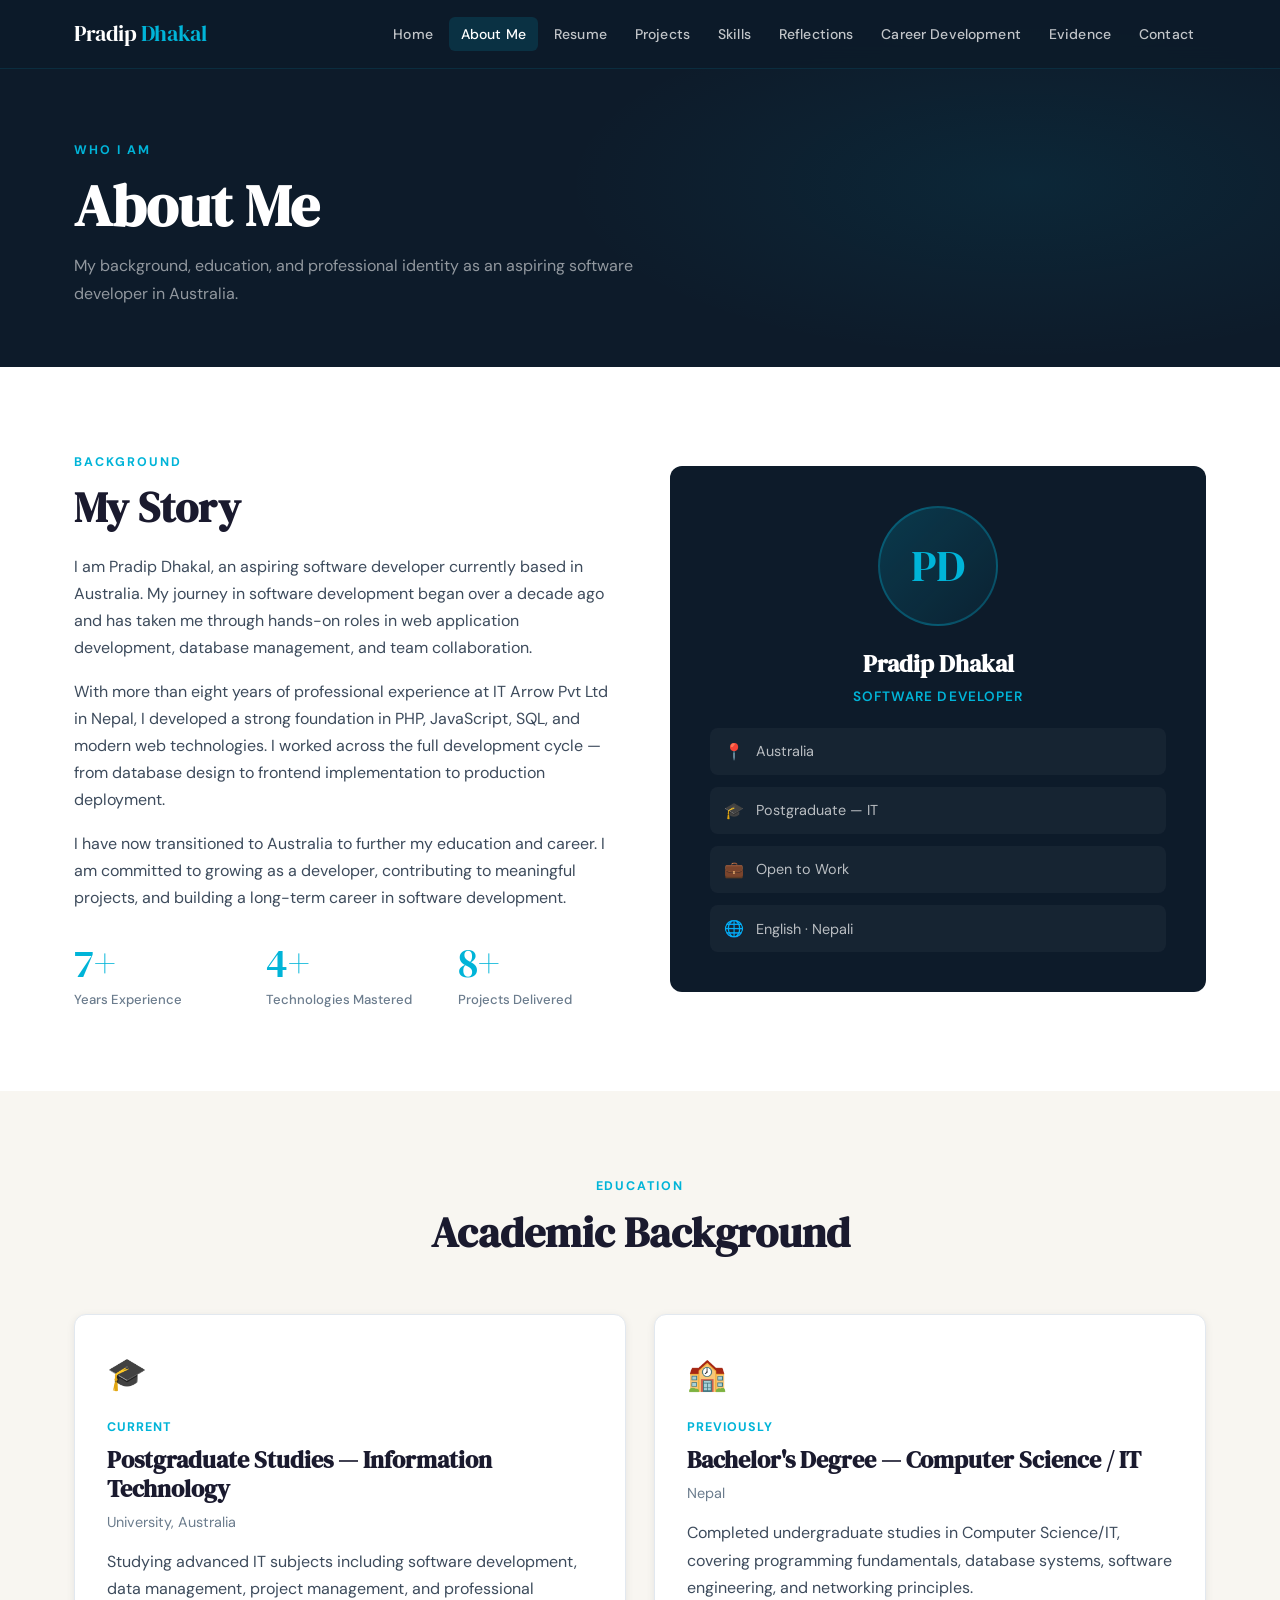
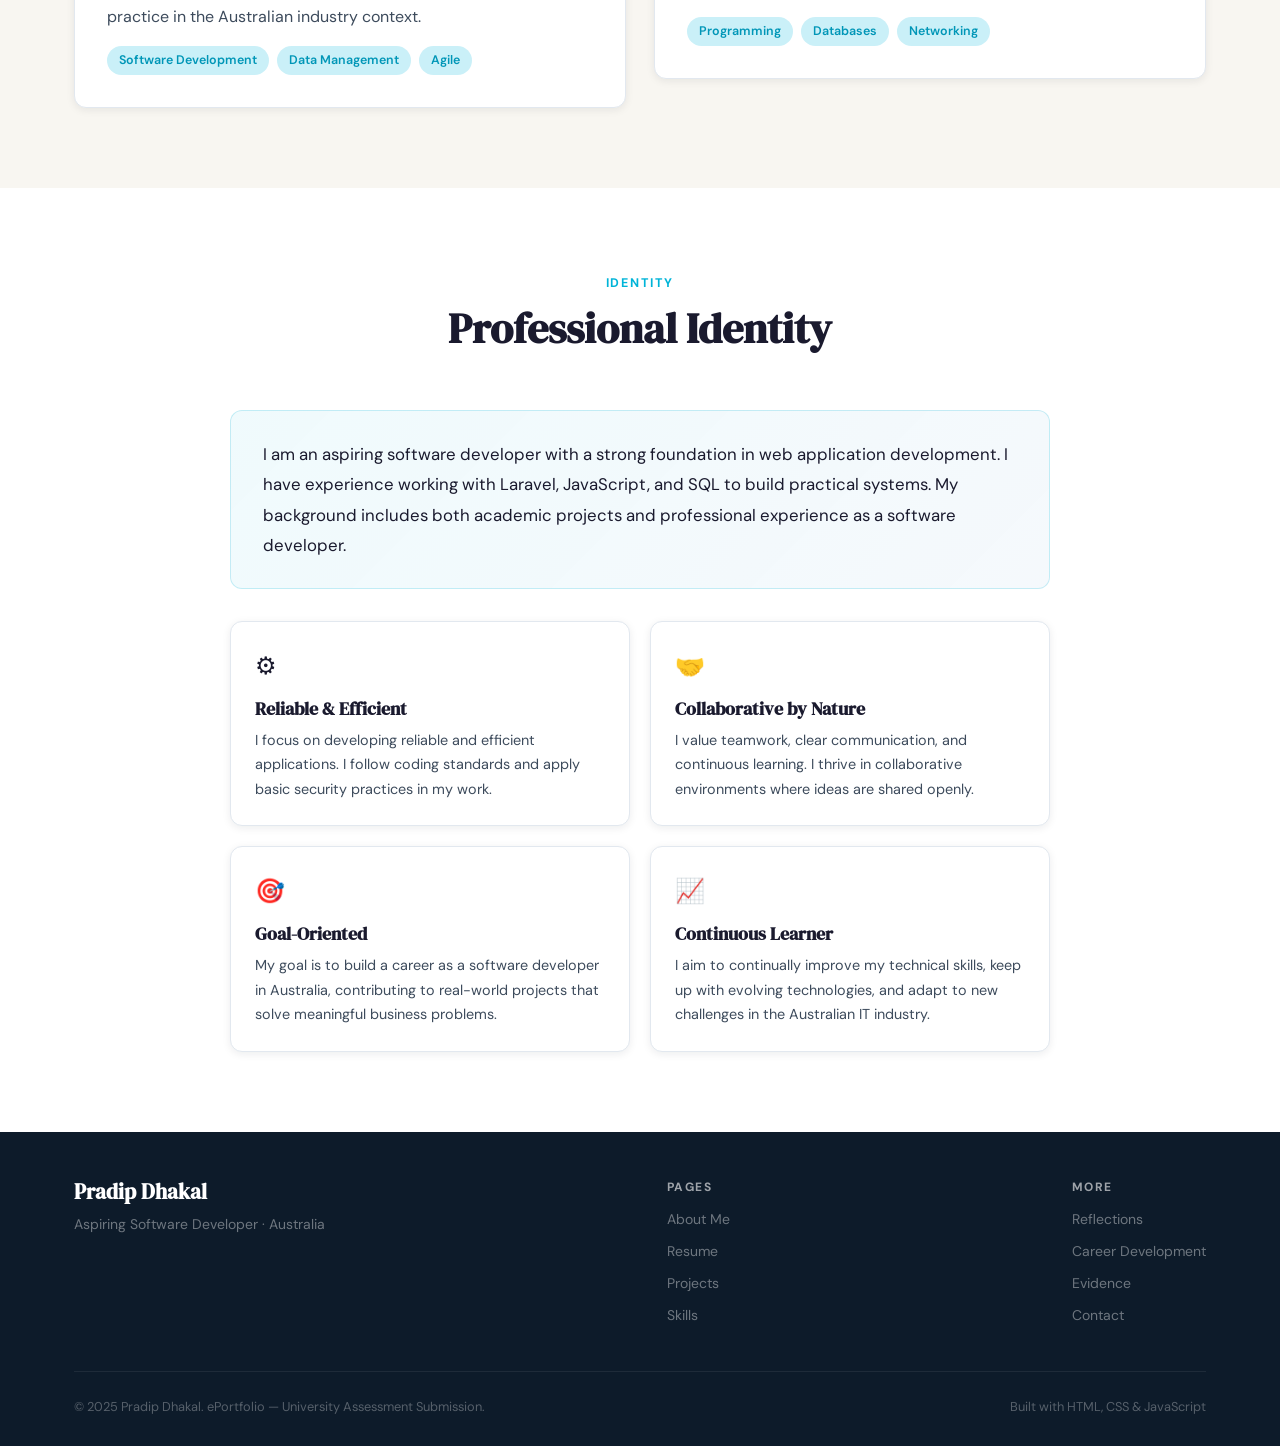
==== about.html @ 99e29441 "all add need som update" ====
<!DOCTYPE html>
<html lang="en">
<head>
  <meta charset="UTF-8" />
  <meta name="viewport" content="width=device-width, initial-scale=1.0" />
  <title>About Me — Pradip Dhakal</title>
  <link rel="stylesheet" href="style.css" />
</head>
<body>

<nav class="navbar">
  <div class="container">
    <a href="index.html" class="nav-brand">Pradip <span>Dhakal</span></a>
    <ul class="nav-links">
      <li><a href="index.html">Home</a></li>
      <li><a href="about.html">About Me</a></li>
      <li><a href="resume.html">Resume</a></li>
      <li><a href="projects.html">Projects</a></li>
      <li><a href="skills.html">Skills</a></li>
      <li><a href="reflections.html">Reflections</a></li>
      <li><a href="career.html">Career Development</a></li>
      <li><a href="evidence.html">Evidence</a></li>
      <li><a href="contact.html">Contact</a></li>
    </ul>
    <button class="nav-toggle" aria-label="Toggle menu">
      <span></span><span></span><span></span>
    </button>
  </div>
</nav>

<!-- PAGE HERO -->
<div class="page-hero">
  <div class="container">
    <div class="page-hero-content">
      <span class="section-label">Who I Am</span>
      <h1>About Me</h1>
      <p>My background, education, and professional identity as an aspiring software developer in Australia.</p>
    </div>
  </div>
</div>

<!-- INTRO -->
<section class="section" style="background:var(--white);">
  <div class="container">
    <div class="grid-2" style="align-items:center;gap:60px;">
      <div class="fade-in-up">
        <span class="section-label">Background</span>
        <h2 style="margin-bottom:20px;">My Story</h2>
        <p>
          I am Pradip Dhakal, an aspiring software developer currently based in Australia. My journey in software development began over a decade ago and has taken me through hands-on roles in web application development, database management, and team collaboration.
        </p>
        <p>
          With more than eight years of professional experience at IT Arrow Pvt Ltd in Nepal, I developed a strong foundation in PHP, JavaScript, SQL, and modern web technologies. I worked across the full development cycle — from database design to frontend implementation to production deployment.
        </p>
        <p>
          I have now transitioned to Australia to further my education and career. I am committed to growing as a developer, contributing to meaningful projects, and building a long-term career in software development.
        </p>
        <div class="stats-row" style="margin-top:32px;">
          <div class="stat">
            <div class="stat-number" data-target="8" data-suffix="+">0+</div>
            <div class="stat-label">Years Experience</div>
          </div>
          <div class="stat">
            <div class="stat-number" data-target="5" data-suffix="+">0+</div>
            <div class="stat-label">Technologies Mastered</div>
          </div>
          <div class="stat">
            <div class="stat-number" data-target="10" data-suffix="+">0+</div>
            <div class="stat-label">Projects Delivered</div>
          </div>
        </div>
      </div>
      <div class="fade-in-up">
        <div style="background:var(--navy);border-radius:var(--radius);padding:40px;text-align:center;">
          <div style="width:120px;height:120px;border-radius:50%;background:linear-gradient(135deg,rgba(0,180,216,0.2),rgba(0,180,216,0.05));border:2px solid rgba(0,180,216,0.3);display:flex;align-items:center;justify-content:center;font-family:var(--font-display);font-size:2.8rem;color:var(--teal);margin:0 auto 24px;">PD</div>
          <h3 style="color:var(--white);margin-bottom:6px;">Pradip Dhakal</h3>
          <p style="color:var(--teal);font-size:0.85rem;font-weight:600;letter-spacing:0.08em;text-transform:uppercase;margin-bottom:20px;">Software Developer</p>
          <div style="display:flex;flex-direction:column;gap:12px;text-align:left;">
            <div style="display:flex;align-items:center;gap:12px;padding:10px 14px;background:rgba(255,255,255,0.04);border-radius:8px;">
              <span>📍</span>
              <span style="color:rgba(255,255,255,0.7);font-size:0.9rem;">Australia</span>
            </div>
            <div style="display:flex;align-items:center;gap:12px;padding:10px 14px;background:rgba(255,255,255,0.04);border-radius:8px;">
              <span>🎓</span>
              <span style="color:rgba(255,255,255,0.7);font-size:0.9rem;">Postgraduate — IT</span>
            </div>
            <div style="display:flex;align-items:center;gap:12px;padding:10px 14px;background:rgba(255,255,255,0.04);border-radius:8px;">
              <span>💼</span>
              <span style="color:rgba(255,255,255,0.7);font-size:0.9rem;">Open to Work</span>
            </div>
            <div style="display:flex;align-items:center;gap:12px;padding:10px 14px;background:rgba(255,255,255,0.04);border-radius:8px;">
              <span>🌐</span>
              <span style="color:rgba(255,255,255,0.7);font-size:0.9rem;">English · Nepali</span>
            </div>
          </div>
        </div>
      </div>
    </div>
  </div>
</section>

<!-- EDUCATION -->
<section class="section">
  <div class="container">
    <div class="section-header fade-in-up">
      <span class="section-label">Education</span>
      <h2>Academic Background</h2>
    </div>
    <div class="grid-2" style="align-items:start;">
      <div class="card fade-in-up">
        <div style="font-size:2rem;margin-bottom:16px;">🎓</div>
        <div class="timeline-date" style="margin-bottom:8px;">Current</div>
        <h3 style="margin-bottom:6px;">Postgraduate Studies — Information Technology</h3>
        <p style="color:var(--text-light);font-size:0.9rem;margin-bottom:14px;">University, Australia</p>
        <p>Studying advanced IT subjects including software development, data management, project management, and professional practice in the Australian industry context.</p>
        <div class="tags">
          <span class="tag">Software Development</span>
          <span class="tag">Data Management</span>
          <span class="tag">Agile</span>
        </div>
      </div>
      <div class="card fade-in-up">
        <div style="font-size:2rem;margin-bottom:16px;">🏫</div>
        <div class="timeline-date" style="margin-bottom:8px;">Previously</div>
        <h3 style="margin-bottom:6px;">Bachelor's Degree — Computer Science / IT</h3>
        <p style="color:var(--text-light);font-size:0.9rem;margin-bottom:14px;">Nepal</p>
        <p>Completed undergraduate studies in Computer Science/IT, covering programming fundamentals, database systems, software engineering, and networking principles.</p>
        <div class="tags">
          <span class="tag">Programming</span>
          <span class="tag">Databases</span>
          <span class="tag">Networking</span>
        </div>
      </div>
    </div>
  </div>
</section>

<!-- PROFESSIONAL IDENTITY -->
<section class="section" style="background:var(--white);">
  <div class="container">
    <div class="section-header fade-in-up">
      <span class="section-label">Identity</span>
      <h2>Professional Identity</h2>
    </div>
    <div style="max-width:820px;margin:0 auto;">
      <div class="highlight-box fade-in-up" style="margin-bottom:32px;">
        <p style="font-size:1.05rem;color:var(--text-dark);line-height:1.8;margin:0;">
          I am an aspiring software developer with a strong foundation in web application development. I have experience working with Laravel, JavaScript, and SQL to build practical systems. My background includes both academic projects and professional experience as a software developer.
        </p>
      </div>
      <div class="grid-2" style="gap:20px;">
        <div class="card fade-in-up" style="padding:24px;">
          <div style="font-size:1.5rem;margin-bottom:12px;">⚙️</div>
          <h4 style="margin-bottom:8px;">Reliable & Efficient</h4>
          <p style="font-size:0.9rem;">I focus on developing reliable and efficient applications. I follow coding standards and apply basic security practices in my work.</p>
        </div>
        <div class="card fade-in-up" style="padding:24px;">
          <div style="font-size:1.5rem;margin-bottom:12px;">🤝</div>
          <h4 style="margin-bottom:8px;">Collaborative by Nature</h4>
          <p style="font-size:0.9rem;">I value teamwork, clear communication, and continuous learning. I thrive in collaborative environments where ideas are shared openly.</p>
        </div>
        <div class="card fade-in-up" style="padding:24px;">
          <div style="font-size:1.5rem;margin-bottom:12px;">🎯</div>
          <h4 style="margin-bottom:8px;">Goal-Oriented</h4>
          <p style="font-size:0.9rem;">My goal is to build a career as a software developer in Australia, contributing to real-world projects that solve meaningful business problems.</p>
        </div>
        <div class="card fade-in-up" style="padding:24px;">
          <div style="font-size:1.5rem;margin-bottom:12px;">📈</div>
          <h4 style="margin-bottom:8px;">Continuous Learner</h4>
          <p style="font-size:0.9rem;">I aim to continually improve my technical skills, keep up with evolving technologies, and adapt to new challenges in the Australian IT industry.</p>
        </div>
      </div>
    </div>
  </div>
</section>

<!-- FOOTER -->
<footer>
  <div class="container">
    <div class="footer-content">
      <div class="footer-brand">
        <h3>Pradip Dhakal</h3>
        <p>Aspiring Software Developer · Australia</p>
      </div>
      <div class="footer-links-col">
        <h4>Pages</h4>
        <a href="about.html">About Me</a>
        <a href="resume.html">Resume</a>
        <a href="projects.html">Projects</a>
        <a href="skills.html">Skills</a>
      </div>
      <div class="footer-links-col">
        <h4>More</h4>
        <a href="reflections.html">Reflections</a>
        <a href="career.html">Career Development</a>
        <a href="evidence.html">Evidence</a>
        <a href="contact.html">Contact</a>
      </div>
    </div>
    <div class="footer-bottom">
      <p>&copy; 2025 Pradip Dhakal. ePortfolio — University Assessment Submission.</p>
      <p>Built with HTML, CSS &amp; JavaScript</p>
    </div>
  </div>
</footer>

<script src="script.js"></script>
</body>
</html>
---- style.css ----
/* ============================================
   PRADIP DHAKAL - ePortfolio Stylesheet
   Clean, Modern, Professional
   ============================================ */

@import url('https://fonts.googleapis.com/css2?family=DM+Serif+Display:ital@0;1&family=DM+Sans:wght@300;400;500;600;700&display=swap');

/* === CSS VARIABLES === */
:root {
  --navy: #0d1b2a;
  --navy-mid: #1b2d3e;
  --navy-light: #243447;
  --teal: #00b4d8;
  --teal-dark: #0096b7;
  --teal-pale: #caf0f8;
  --cream: #f8f6f1;
  --white: #ffffff;
  --text-dark: #1a1a2e;
  --text-mid: #3d4b5c;
  --text-light: #6b7c8d;
  --border: #e2e8ef;
  --shadow-sm: 0 2px 8px rgba(13,27,42,0.08);
  --shadow-md: 0 6px 24px rgba(13,27,42,0.12);
  --shadow-lg: 0 16px 48px rgba(13,27,42,0.16);
  --radius: 12px;
  --radius-sm: 6px;
  --transition: all 0.3s cubic-bezier(0.4, 0, 0.2, 1);
  --font-display: 'DM Serif Display', Georgia, serif;
  --font-body: 'DM Sans', system-ui, sans-serif;
}

/* === RESET & BASE === */
*, *::before, *::after { box-sizing: border-box; margin: 0; padding: 0; }

html { scroll-behavior: smooth; font-size: 16px; }

body {
  font-family: var(--font-body);
  background: var(--cream);
  color: var(--text-dark);
  line-height: 1.7;
  overflow-x: hidden;
}

img { max-width: 100%; display: block; }
a { text-decoration: none; color: inherit; }
ul { list-style: none; }

/* === TYPOGRAPHY === */
h1, h2, h3, h4 { font-family: var(--font-display); line-height: 1.2; }
h1 { font-size: clamp(2.4rem, 5vw, 3.6rem); }
h2 { font-size: clamp(1.8rem, 3.5vw, 2.6rem); }
h3 { font-size: clamp(1.2rem, 2vw, 1.5rem); }
h4 { font-size: 1.1rem; }
p { color: var(--text-mid); margin-bottom: 1rem; }
p:last-child { margin-bottom: 0; }

/* === LAYOUT === */
.container {
  max-width: 1180px;
  margin: 0 auto;
  padding: 0 24px;
}

.section {
  padding: 80px 0;
}

.section-header {
  text-align: center;
  margin-bottom: 56px;
}

.section-header h2 { margin-bottom: 12px; }
.section-header p { max-width: 560px; margin: 0 auto; color: var(--text-light); }

.section-label {
  display: inline-block;
  font-family: var(--font-body);
  font-size: 0.78rem;
  font-weight: 700;
  letter-spacing: 0.16em;
  text-transform: uppercase;
  color: var(--teal);
  margin-bottom: 10px;
}

/* === NAVBAR === */
.navbar {
  position: fixed;
  top: 0;
  left: 0;
  right: 0;
  z-index: 1000;
  background: rgba(13, 27, 42, 0.97);
  backdrop-filter: blur(12px);
  border-bottom: 1px solid rgba(0,180,216,0.12);
  transition: var(--transition);
}

.navbar .container {
  display: flex;
  align-items: center;
  justify-content: space-between;
  height: 68px;
}

.nav-brand {
  font-family: var(--font-display);
  font-size: 1.4rem;
  color: var(--white);
  letter-spacing: -0.02em;
}

.nav-brand span { color: var(--teal); }

.nav-links {
  display: flex;
  align-items: center;
  gap: 4px;
}

.nav-links a {
  font-size: 0.875rem;
  font-weight: 500;
  color: rgba(255,255,255,0.75);
  padding: 8px 12px;
  border-radius: var(--radius-sm);
  transition: var(--transition);
  letter-spacing: 0.01em;
}

.nav-links a:hover,
.nav-links a.active {
  color: var(--white);
  background: rgba(0,180,216,0.15);
}

.nav-toggle {
  display: none;
  flex-direction: column;
  gap: 5px;
  cursor: pointer;
  padding: 4px;
  background: none;
  border: none;
}

.nav-toggle span {
  display: block;
  width: 24px;
  height: 2px;
  background: var(--white);
  border-radius: 2px;
  transition: var(--transition);
}

.nav-toggle.open span:nth-child(1) { transform: translateY(7px) rotate(45deg); }
.nav-toggle.open span:nth-child(2) { opacity: 0; }
.nav-toggle.open span:nth-child(3) { transform: translateY(-7px) rotate(-45deg); }

/* === BUTTONS === */
.btn {
  display: inline-flex;
  align-items: center;
  gap: 8px;
  padding: 12px 28px;
  border-radius: 8px;
  font-family: var(--font-body);
  font-size: 0.9rem;
  font-weight: 600;
  cursor: pointer;
  transition: var(--transition);
  border: 2px solid transparent;
}

.btn-primary {
  background: var(--teal);
  color: var(--white);
  border-color: var(--teal);
}

.btn-primary:hover {
  background: var(--teal-dark);
  border-color: var(--teal-dark);
  transform: translateY(-2px);
  box-shadow: 0 8px 20px rgba(0,180,216,0.35);
}

.btn-outline {
  background: transparent;
  color: var(--white);
  border-color: rgba(255,255,255,0.5);
}

.btn-outline:hover {
  background: rgba(255,255,255,0.1);
  border-color: var(--white);
  transform: translateY(-2px);
}

.btn-outline-dark {
  background: transparent;
  color: var(--teal);
  border-color: var(--teal);
}

.btn-outline-dark:hover {
  background: var(--teal);
  color: var(--white);
  transform: translateY(-2px);
}

/* === CARDS === */
.card {
  background: var(--white);
  border-radius: var(--radius);
  padding: 32px;
  box-shadow: var(--shadow-sm);
  border: 1px solid var(--border);
  transition: var(--transition);
}

.card:hover {
  box-shadow: var(--shadow-md);
  transform: translateY(-3px);
}

/* === HERO === */
.hero {
  min-height: 100vh;
  background: var(--navy);
  position: relative;
  display: flex;
  align-items: center;
  overflow: hidden;
}

.hero::before {
  content: '';
  position: absolute;
  inset: 0;
  background:
    radial-gradient(ellipse 60% 50% at 70% 50%, rgba(0,180,216,0.12) 0%, transparent 60%),
    radial-gradient(ellipse 40% 60% at 10% 80%, rgba(0,96,183,0.08) 0%, transparent 50%);
}

.hero-grid {
  position: absolute;
  inset: 0;
  background-image:
    linear-gradient(rgba(0,180,216,0.04) 1px, transparent 1px),
    linear-gradient(90deg, rgba(0,180,216,0.04) 1px, transparent 1px);
  background-size: 60px 60px;
}

.hero-content {
  position: relative;
  z-index: 1;
}

.hero-eyebrow {
  display: flex;
  align-items: center;
  gap: 12px;
  margin-bottom: 20px;
  opacity: 0;
  animation: fadeUp 0.8s 0.2s forwards;
}

.hero-eyebrow span {
  font-size: 0.8rem;
  font-weight: 600;
  letter-spacing: 0.14em;
  text-transform: uppercase;
  color: var(--teal);
}

.eyebrow-line {
  width: 40px;
  height: 2px;
  background: var(--teal);
}

.hero h1 {
  color: var(--white);
  margin-bottom: 12px;
  opacity: 0;
  animation: fadeUp 0.8s 0.35s forwards;
}

.hero h1 em {
  font-style: italic;
  color: var(--teal);
}

.hero-subtitle {
  font-size: 1.2rem;
  color: rgba(255,255,255,0.65);
  margin-bottom: 24px;
  font-weight: 400;
  opacity: 0;
  animation: fadeUp 0.8s 0.5s forwards;
}

.hero-desc {
  color: rgba(255,255,255,0.5);
  font-size: 1rem;
  max-width: 540px;
  margin-bottom: 40px;
  opacity: 0;
  animation: fadeUp 0.8s 0.65s forwards;
}

.hero-cta {
  display: flex;
  gap: 16px;
  flex-wrap: wrap;
  opacity: 0;
  animation: fadeUp 0.8s 0.8s forwards;
}

.hero-chips {
  display: flex;
  flex-wrap: wrap;
  gap: 10px;
  margin-top: 56px;
  opacity: 0;
  animation: fadeUp 0.8s 1s forwards;
}

.chip {
  padding: 6px 14px;
  border-radius: 100px;
  font-size: 0.8rem;
  font-weight: 500;
  background: rgba(255,255,255,0.06);
  border: 1px solid rgba(255,255,255,0.12);
  color: rgba(255,255,255,0.65);
}

.hero-visual {
  display: flex;
  justify-content: center;
  align-items: center;
  opacity: 0;
  animation: fadeIn 1s 0.5s forwards;
}

.avatar-ring {
  width: 280px;
  height: 280px;
  border-radius: 50%;
  border: 2px solid rgba(0,180,216,0.3);
  display: flex;
  align-items: center;
  justify-content: center;
  position: relative;
}

.avatar-ring::before {
  content: '';
  position: absolute;
  inset: -12px;
  border-radius: 50%;
  border: 1px solid rgba(0,180,216,0.1);
}

.avatar-inner {
  width: 240px;
  height: 240px;
  border-radius: 50%;
  background: linear-gradient(135deg, var(--navy-mid), var(--navy-light));
  border: 2px solid rgba(0,180,216,0.2);
  display: flex;
  align-items: center;
  justify-content: center;
  font-family: var(--font-display);
  font-size: 5rem;
  color: var(--teal);
}

.scroll-indicator {
  position: absolute;
  bottom: 36px;
  left: 50%;
  transform: translateX(-50%);
  display: flex;
  flex-direction: column;
  align-items: center;
  gap: 8px;
  color: rgba(255,255,255,0.3);
  font-size: 0.75rem;
  letter-spacing: 0.1em;
  text-transform: uppercase;
  animation: bounce 2s infinite;
}

.scroll-indicator::before {
  content: '';
  width: 1px;
  height: 40px;
  background: linear-gradient(to bottom, transparent, rgba(0,180,216,0.5));
}

/* === PAGE HERO (inner pages) === */
.page-hero {
  background: var(--navy);
  padding: 140px 0 60px;
  position: relative;
  overflow: hidden;
}

.page-hero::before {
  content: '';
  position: absolute;
  inset: 0;
  background: radial-gradient(ellipse 60% 80% at 80% 50%, rgba(0,180,216,0.08) 0%, transparent 60%);
}

.page-hero-content { position: relative; }
.page-hero .section-label { display: block; margin-bottom: 10px; }
.page-hero h1 { color: var(--white); margin-bottom: 12px; }
.page-hero p { color: rgba(255,255,255,0.55); max-width: 560px; margin: 0; }

/* === GRID LAYOUTS === */
.grid-2 { display: grid; grid-template-columns: repeat(2, 1fr); gap: 28px; }
.grid-3 { display: grid; grid-template-columns: repeat(3, 1fr); gap: 28px; }
.grid-4 { display: grid; grid-template-columns: repeat(4, 1fr); gap: 24px; }

/* === SKILL BARS === */
.skill-bar-wrap { margin-bottom: 20px; }
.skill-bar-header { display: flex; justify-content: space-between; margin-bottom: 8px; }
.skill-bar-header span { font-size: 0.9rem; font-weight: 500; color: var(--text-dark); }
.skill-bar-header .pct { color: var(--text-light); font-size: 0.85rem; }
.skill-track { height: 6px; background: var(--border); border-radius: 100px; overflow: hidden; }
.skill-fill {
  height: 100%;
  background: linear-gradient(90deg, var(--teal), var(--teal-dark));
  border-radius: 100px;
  width: 0;
  transition: width 1.2s cubic-bezier(0.4, 0, 0.2, 1);
}

/* === TIMELINE === */
.timeline { position: relative; padding-left: 28px; }
.timeline::before {
  content: '';
  position: absolute;
  left: 0;
  top: 8px;
  bottom: 8px;
  width: 2px;
  background: var(--border);
}

.timeline-item {
  position: relative;
  margin-bottom: 36px;
  opacity: 0;
  transform: translateX(-16px);
  transition: all 0.5s ease;
}

.timeline-item.visible {
  opacity: 1;
  transform: translateX(0);
}

.timeline-dot {
  position: absolute;
  left: -34px;
  top: 6px;
  width: 12px;
  height: 12px;
  border-radius: 50%;
  background: var(--teal);
  border: 3px solid var(--cream);
  box-shadow: 0 0 0 2px var(--teal);
}

.timeline-date {
  font-size: 0.78rem;
  font-weight: 700;
  letter-spacing: 0.08em;
  text-transform: uppercase;
  color: var(--teal);
  margin-bottom: 6px;
}

.timeline-title { font-weight: 700; color: var(--text-dark); margin-bottom: 4px; font-size: 1rem; }
.timeline-org { font-size: 0.9rem; color: var(--text-light); margin-bottom: 10px; }
.timeline-body { font-size: 0.9rem; color: var(--text-mid); }

/* === TAG CHIPS === */
.tags { display: flex; flex-wrap: wrap; gap: 8px; margin-top: 14px; }
.tag {
  padding: 4px 12px;
  border-radius: 100px;
  font-size: 0.78rem;
  font-weight: 600;
  background: var(--teal-pale);
  color: var(--teal-dark);
}

/* === FORMS === */
.form-group { margin-bottom: 20px; }
.form-group label {
  display: block;
  font-size: 0.875rem;
  font-weight: 600;
  color: var(--text-dark);
  margin-bottom: 8px;
}

.form-group input,
.form-group textarea,
.form-group select {
  width: 100%;
  padding: 12px 16px;
  border: 1.5px solid var(--border);
  border-radius: 8px;
  font-family: var(--font-body);
  font-size: 0.9rem;
  color: var(--text-dark);
  background: var(--white);
  transition: var(--transition);
  outline: none;
}

.form-group input:focus,
.form-group textarea:focus {
  border-color: var(--teal);
  box-shadow: 0 0 0 3px rgba(0,180,216,0.12);
}

.form-group textarea { resize: vertical; min-height: 120px; }

.field-error {
  font-size: 0.8rem;
  color: #e53e3e;
  margin-top: 5px;
  display: none;
}

.form-group.error .field-error { display: block; }
.form-group.error input,
.form-group.error textarea { border-color: #e53e3e; }

/* === GOAL CARDS === */
.goal-card {
  background: var(--white);
  border-radius: var(--radius);
  padding: 32px;
  box-shadow: var(--shadow-sm);
  border: 1px solid var(--border);
  border-top: 4px solid var(--teal);
  transition: var(--transition);
}

.goal-card:hover { box-shadow: var(--shadow-md); transform: translateY(-3px); }
.goal-icon { font-size: 2rem; margin-bottom: 16px; }
.goal-label {
  font-size: 0.78rem;
  font-weight: 700;
  letter-spacing: 0.12em;
  text-transform: uppercase;
  color: var(--teal);
  margin-bottom: 8px;
}
.goal-card h3 { margin-bottom: 12px; }

/* === EVIDENCE CARDS === */
.evidence-card {
  background: var(--white);
  border-radius: var(--radius);
  padding: 28px;
  box-shadow: var(--shadow-sm);
  border: 1px solid var(--border);
  display: flex;
  flex-direction: column;
  gap: 14px;
  transition: var(--transition);
}

.evidence-card:hover { box-shadow: var(--shadow-md); transform: translateY(-3px); }

.evidence-icon {
  width: 52px;
  height: 52px;
  border-radius: 10px;
  background: linear-gradient(135deg, rgba(0,180,216,0.12), rgba(0,180,216,0.06));
  display: flex;
  align-items: center;
  justify-content: center;
  font-size: 1.5rem;
}

.evidence-card h3 { font-size: 1.05rem; margin-bottom: 4px; }
.evidence-card p { font-size: 0.875rem; color: var(--text-light); margin: 0; }

.upload-placeholder {
  border: 2px dashed var(--border);
  border-radius: 8px;
  padding: 20px;
  text-align: center;
  color: var(--text-light);
  font-size: 0.85rem;
  cursor: pointer;
  transition: var(--transition);
}

.upload-placeholder:hover {
  border-color: var(--teal);
  color: var(--teal);
  background: rgba(0,180,216,0.03);
}

/* === REFLECTION SECTIONS === */
.reflection-section {
  background: var(--white);
  border-radius: var(--radius);
  padding: 36px;
  border: 1px solid var(--border);
  margin-bottom: 24px;
  opacity: 0;
  transform: translateY(16px);
  transition: all 0.5s ease;
}

.reflection-section.visible {
  opacity: 1;
  transform: translateY(0);
}

.reflection-section h3 {
  font-size: 1.2rem;
  color: var(--text-dark);
  margin-bottom: 14px;
  display: flex;
  align-items: center;
  gap: 10px;
}

.reflection-section h3::before {
  content: '';
  display: inline-block;
  width: 4px;
  height: 20px;
  background: var(--teal);
  border-radius: 2px;
  flex-shrink: 0;
}

/* === STATS === */
.stats-row {
  display: flex;
  gap: 40px;
  flex-wrap: wrap;
  margin-top: 40px;
}

.stat { flex: 1; min-width: 120px; }
.stat-number {
  font-family: var(--font-display);
  font-size: 2.5rem;
  color: var(--teal);
  line-height: 1;
  margin-bottom: 6px;
}
.stat-label { font-size: 0.82rem; color: var(--text-light); font-weight: 500; }

/* === FOOTER === */
footer {
  background: var(--navy);
  padding: 48px 0 28px;
}

.footer-content {
  display: flex;
  justify-content: space-between;
  align-items: flex-start;
  gap: 40px;
  flex-wrap: wrap;
  margin-bottom: 36px;
}

.footer-brand h3 {
  font-family: var(--font-display);
  color: var(--white);
  font-size: 1.3rem;
  margin-bottom: 8px;
}

.footer-brand p { color: rgba(255,255,255,0.4); font-size: 0.875rem; margin: 0; }

.footer-links-col h4 {
  color: rgba(255,255,255,0.6);
  font-size: 0.75rem;
  letter-spacing: 0.12em;
  text-transform: uppercase;
  margin-bottom: 14px;
  font-family: var(--font-body);
  font-weight: 700;
}

.footer-links-col a {
  display: block;
  color: rgba(255,255,255,0.4);
  font-size: 0.875rem;
  margin-bottom: 8px;
  transition: color 0.2s;
}

.footer-links-col a:hover { color: var(--teal); }

.footer-bottom {
  border-top: 1px solid rgba(255,255,255,0.07);
  padding-top: 24px;
  display: flex;
  justify-content: space-between;
  align-items: center;
  flex-wrap: wrap;
  gap: 12px;
}

.footer-bottom p { color: rgba(255,255,255,0.3); font-size: 0.8rem; margin: 0; }
.footer-bottom a { color: var(--teal); }

/* === ANIMATIONS === */
@keyframes fadeUp {
  from { opacity: 0; transform: translateY(24px); }
  to { opacity: 1; transform: translateY(0); }
}

@keyframes fadeIn {
  from { opacity: 0; }
  to { opacity: 1; }
}

@keyframes bounce {
  0%, 100% { transform: translateX(-50%) translateY(0); }
  50% { transform: translateX(-50%) translateY(8px); }
}

@keyframes pulse-ring {
  0% { transform: scale(1); opacity: 0.6; }
  100% { transform: scale(1.15); opacity: 0; }
}

.fade-in-up {
  opacity: 0;
  transform: translateY(24px);
  transition: opacity 0.6s ease, transform 0.6s ease;
}

.fade-in-up.visible {
  opacity: 1;
  transform: translateY(0);
}

/* === DIVIDERS === */
.divider {
  height: 1px;
  background: var(--border);
  margin: 48px 0;
}

/* === HIGHLIGHT BOX === */
.highlight-box {
  background: linear-gradient(135deg, rgba(0,180,216,0.06), rgba(0,96,183,0.04));
  border: 1px solid rgba(0,180,216,0.2);
  border-radius: var(--radius);
  padding: 28px 32px;
}

/* === CONTACT INFO ITEMS === */
.contact-info-item {
  display: flex;
  align-items: flex-start;
  gap: 16px;
  margin-bottom: 24px;
}

.contact-icon {
  width: 44px;
  height: 44px;
  border-radius: 10px;
  background: linear-gradient(135deg, rgba(0,180,216,0.15), rgba(0,180,216,0.06));
  display: flex;
  align-items: center;
  justify-content: center;
  font-size: 1.2rem;
  flex-shrink: 0;
}

.contact-info-item h4 { font-size: 0.82rem; color: var(--text-light); font-weight: 600; letter-spacing: 0.06em; text-transform: uppercase; margin-bottom: 3px; font-family: var(--font-body); }
.contact-info-item p { font-size: 0.95rem; color: var(--text-dark); font-weight: 500; margin: 0; }

/* === NOTICE / ALERT === */
.notice {
  background: rgba(0,180,216,0.07);
  border-left: 3px solid var(--teal);
  padding: 14px 18px;
  border-radius: 0 8px 8px 0;
  font-size: 0.875rem;
  color: var(--text-mid);
  margin-bottom: 16px;
}

/* === RESUME SPECIFIC === */
.resume-section { margin-bottom: 40px; }
.resume-section-title {
  font-family: var(--font-display);
  font-size: 1.3rem;
  color: var(--navy);
  border-bottom: 2px solid var(--teal);
  padding-bottom: 8px;
  margin-bottom: 20px;
}

.resume-item { margin-bottom: 24px; }
.resume-item-header { display: flex; justify-content: space-between; align-items: flex-start; flex-wrap: wrap; gap: 6px; margin-bottom: 6px; }
.resume-item-title { font-weight: 700; font-size: 1rem; color: var(--text-dark); }
.resume-item-date { font-size: 0.82rem; font-weight: 600; color: var(--teal); white-space: nowrap; }
.resume-item-org { font-size: 0.9rem; color: var(--text-light); margin-bottom: 10px; }
.resume-item ul { list-style: disc; padding-left: 20px; }
.resume-item ul li { font-size: 0.9rem; color: var(--text-mid); margin-bottom: 5px; }

.skill-pills { display: flex; flex-wrap: wrap; gap: 8px; }
.skill-pill {
  padding: 5px 14px;
  border-radius: 100px;
  font-size: 0.82rem;
  font-weight: 600;
  background: var(--navy);
  color: var(--white);
}

/* === COVER LETTER === */
.cover-letter {
  font-size: 0.92rem;
  line-height: 1.8;
  color: var(--text-mid);
}

.cover-letter p { margin-bottom: 1.1rem; }

/* === SUCCESS MESSAGE === */
.form-success {
  display: none;
  text-align: center;
  padding: 40px 20px;
  color: var(--text-dark);
}

.form-success .success-icon { font-size: 3rem; margin-bottom: 12px; }
.form-success h3 { color: var(--teal); margin-bottom: 8px; }

/* === RESPONSIVE === */
@media (max-width: 1024px) {
  .grid-4 { grid-template-columns: repeat(2, 1fr); }
}

@media (max-width: 768px) {
  .section { padding: 60px 0; }

  .nav-links {
    display: none;
    position: absolute;
    top: 68px;
    left: 0;
    right: 0;
    background: rgba(13, 27, 42, 0.98);
    padding: 16px;
    flex-direction: column;
    gap: 4px;
    border-bottom: 1px solid rgba(0,180,216,0.12);
  }

  .nav-links.open { display: flex; }
  .nav-links a { width: 100%; padding: 12px 16px; }
  .nav-toggle { display: flex; }

  .grid-2, .grid-3 { grid-template-columns: 1fr; }
  .grid-4 { grid-template-columns: 1fr; }

  .hero-grid-layout {
    grid-template-columns: 1fr;
  }

  .hero-visual { margin-top: 40px; }
  .avatar-ring { width: 200px; height: 200px; }
  .avatar-inner { width: 168px; height: 168px; font-size: 3.5rem; }

  .stats-row { gap: 28px; }
  .footer-content { flex-direction: column; gap: 28px; }
  .footer-bottom { flex-direction: column; text-align: center; }
}

@media (max-width: 480px) {
  .container { padding: 0 16px; }
  .hero-cta { flex-direction: column; }
  .btn { width: 100%; justify-content: center; }
  .card { padding: 24px 20px; }
}

/* Hero grid layout */
.hero-grid-layout {
  display: grid;
  grid-template-columns: 1fr auto;
  gap: 60px;
  align-items: center;
}
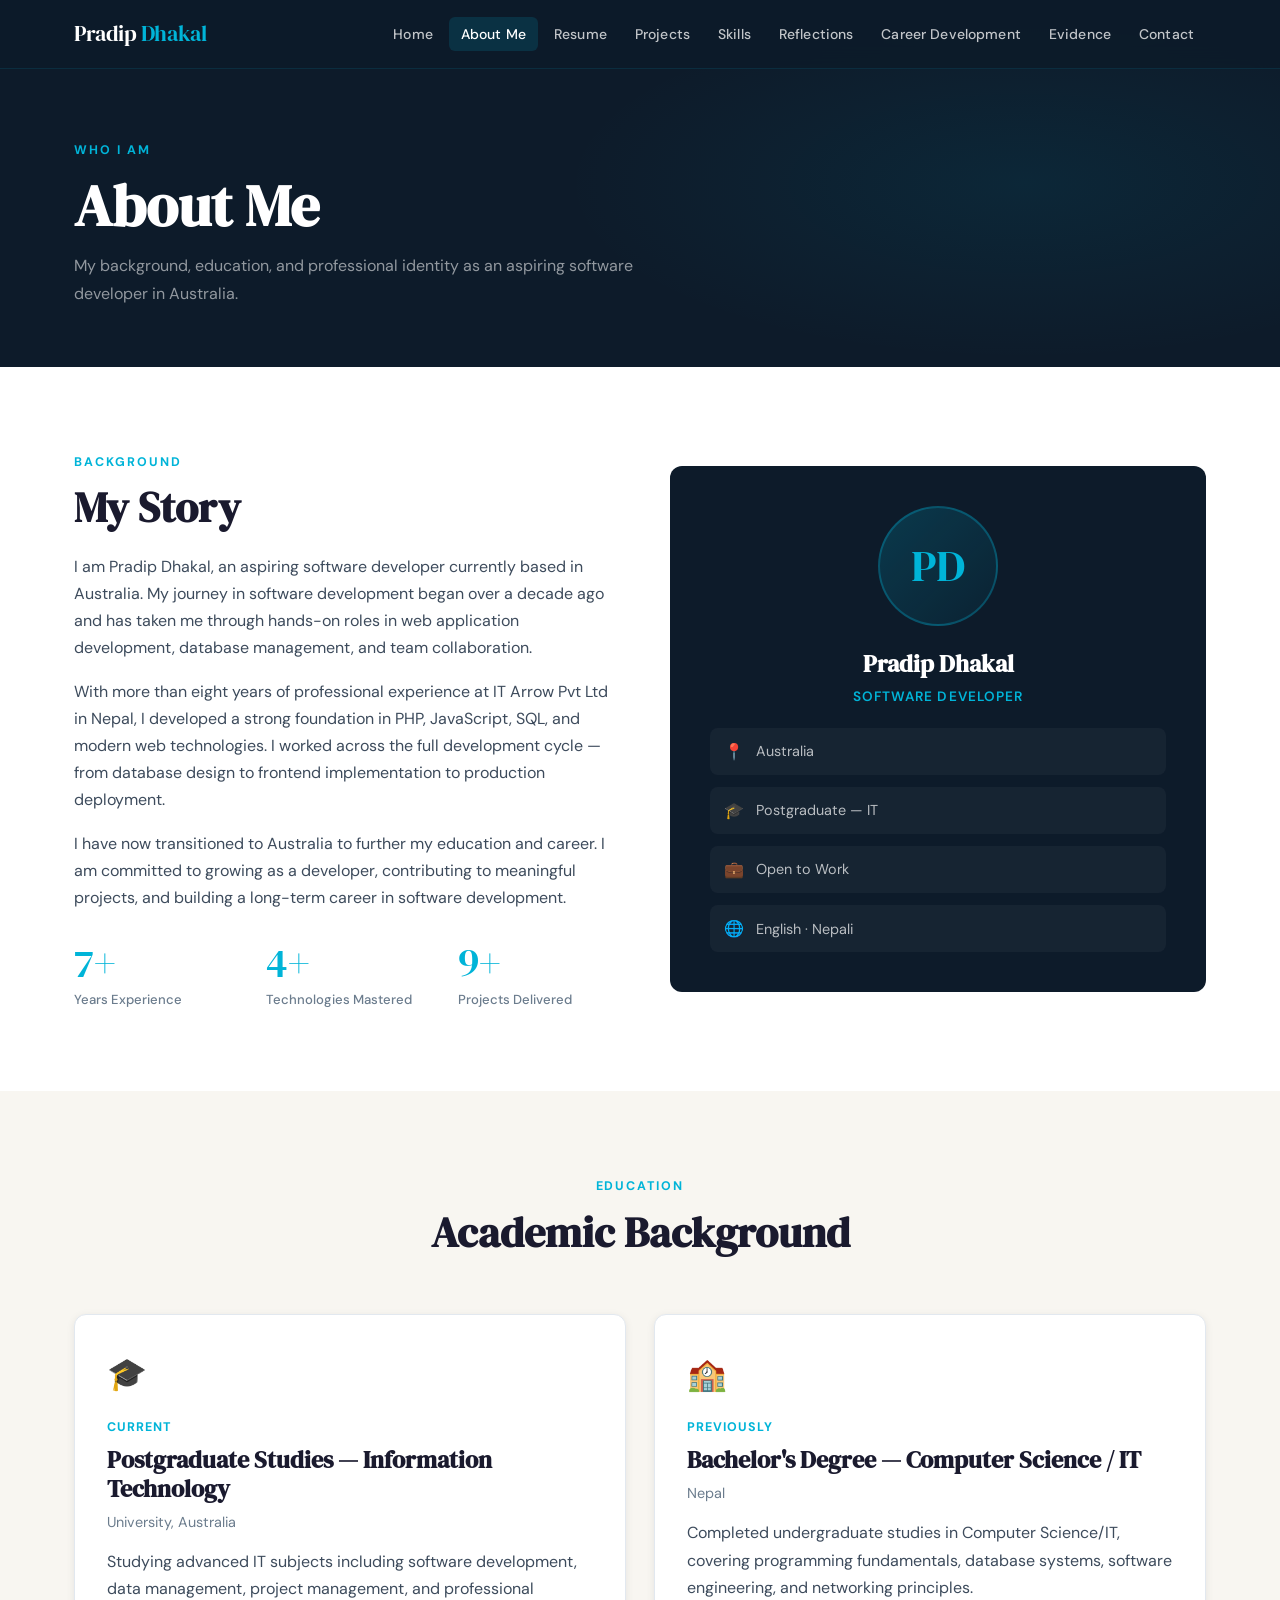
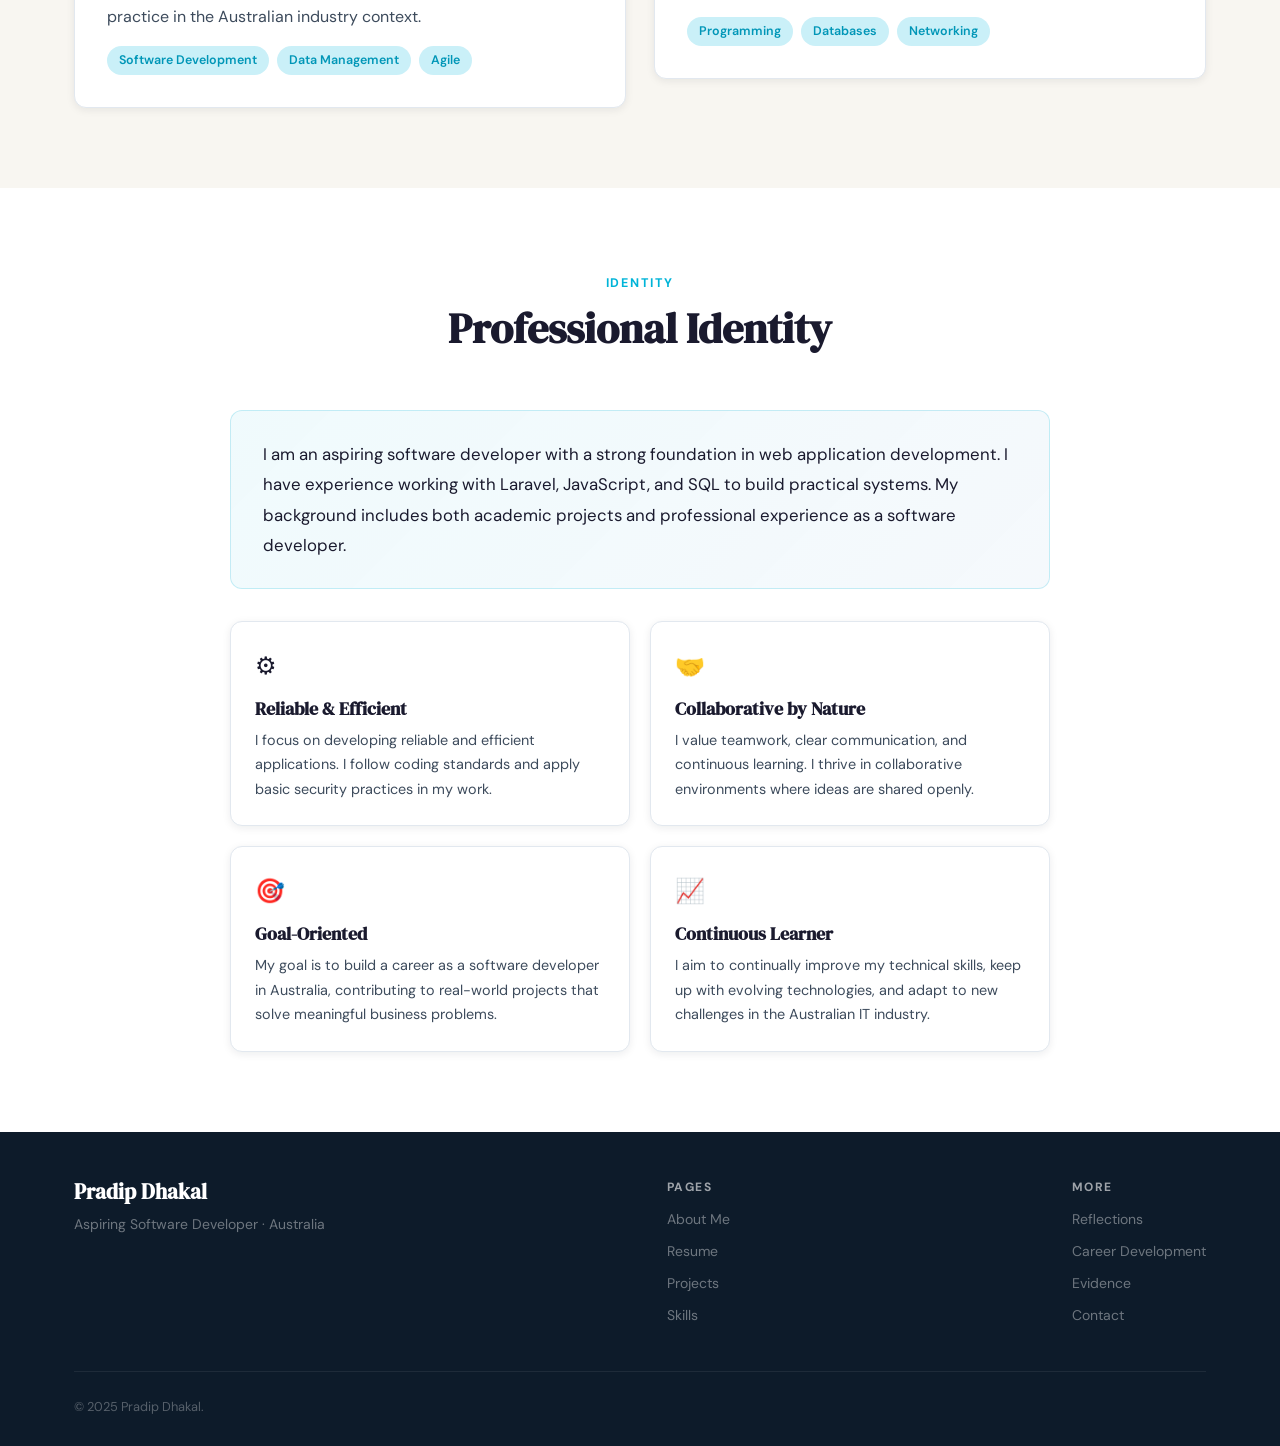
==== commit ded4e15f: "changed" ====
--- a/about.html
+++ b/about.html
@@ -198,8 +198,7 @@
       </div>
     </div>
     <div class="footer-bottom">
-      <p>&copy; 2025 Pradip Dhakal. ePortfolio — University Assessment Submission.</p>
-      <p>Built with HTML, CSS &amp; JavaScript</p>
+      <p>&copy; 2025 Pradip Dhakal. </p>
     </div>
   </div>
 </footer>
